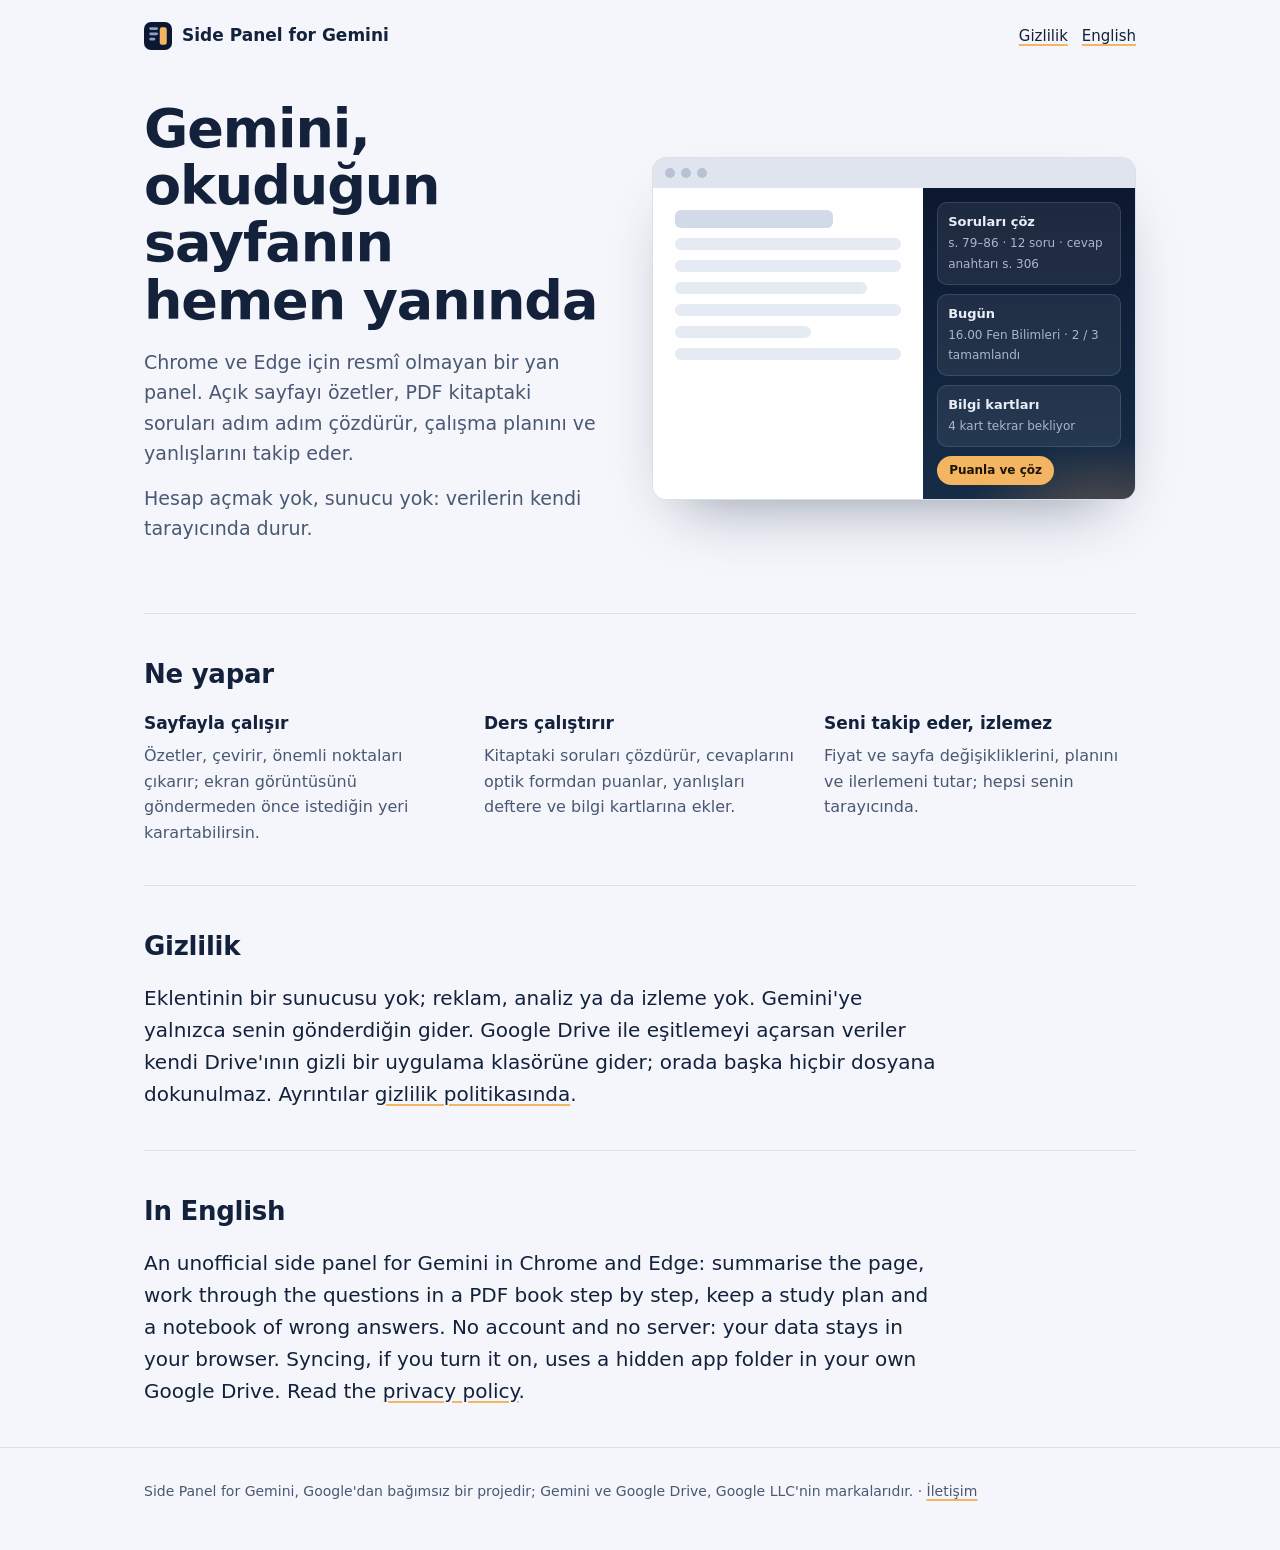
==== index.html @ 334109c7 "Add files via upload" ====
<!doctype html>
<html lang="tr">
<head>
  <meta charset="utf-8">
  <meta name="viewport" content="width=device-width, initial-scale=1">
  <title>Side Panel for Gemini</title>
  <meta name="description" content="Gemini, tarayıcının yan panelinde: sayfayı özetle, kitaptaki soruları çöz, çalışma planını takip et. Veriler senin tarayıcında kalır.">
  <link rel="icon" href="logo.svg" type="image/svg+xml">
  <link rel="stylesheet" href="style.css">
</head>
<body>
  <div class="wrap">
    <header class="top">
      <a class="brand" href="./"><img src="logo.svg" alt="" width="28" height="28"> Side Panel for Gemini</a>
      <nav class="langs" aria-label="Dil / Language"><a href="privacy.html">Gizlilik</a><a href="#en" lang="en">English</a></nav>
    </header>

    <div class="hero">
      <div>
        <h1>Gemini, okuduğun sayfanın hemen yanında</h1>
        <p>Chrome ve Edge için resmî olmayan bir yan panel. Açık sayfayı özetler, PDF kitaptaki soruları adım adım çözdürür, çalışma planını ve yanlışlarını takip eder.</p>
        <p>Hesap açmak yok, sunucu yok: verilerin kendi tarayıcında durur.</p>
      </div>
      <div class="browser" role="img" aria-label="Bir web sayfasının yanında açık duran yan panel">
        <div class="bar"><i></i><i></i><i></i></div>
        <div class="body">
          <div class="page"><b></b><b></b><b></b><b></b><b></b><b></b><b></b></div>
          <div class="panel">
            <div class="row"><strong>Soruları çöz</strong><span>s. 79–86 · 12 soru · cevap anahtarı s. 306</span></div>
            <div class="row"><strong>Bugün</strong><span>16.00 Fen Bilimleri · 2 / 3 tamamlandı</span></div>
            <div class="row"><strong>Bilgi kartları</strong><span>4 kart tekrar bekliyor</span></div>
            <span class="go">Puanla ve çöz</span>
          </div>
        </div>
      </div>
    </div>

    <section aria-labelledby="ne">
      <h2 id="ne">Ne yapar</h2>
      <div class="cols">
        <div><h3>Sayfayla çalışır</h3><p>Özetler, çevirir, önemli noktaları çıkarır; ekran görüntüsünü göndermeden önce istediğin yeri karartabilirsin.</p></div>
        <div><h3>Ders çalıştırır</h3><p>Kitaptaki soruları çözdürür, cevaplarını optik formdan puanlar, yanlışları deftere ve bilgi kartlarına ekler.</p></div>
        <div><h3>Seni takip eder, izlemez</h3><p>Fiyat ve sayfa değişikliklerini, planını ve ilerlemeni tutar; hepsi senin tarayıcında.</p></div>
      </div>
    </section>

    <section aria-labelledby="gizlilik">
      <h2 id="gizlilik">Gizlilik</h2>
      <p class="promise">Eklentinin bir sunucusu yok; reklam, analiz ya da izleme yok. Gemini'ye yalnızca senin gönderdiğin gider. Google Drive ile eşitlemeyi açarsan veriler kendi Drive'ının gizli bir uygulama klasörüne gider; orada başka hiçbir dosyana dokunulmaz. Ayrıntılar <a href="privacy.html">gizlilik politikasında</a>.</p>
    </section>

    <section id="en" lang="en" aria-labelledby="en-title">
      <h2 id="en-title">In English</h2>
      <p class="promise">An unofficial side panel for Gemini in Chrome and Edge: summarise the page, work through the questions in a PDF book step by step, keep a study plan and a notebook of wrong answers. No account and no server: your data stays in your browser. Syncing, if you turn it on, uses a hidden app folder in your own Google Drive. Read the <a href="privacy.html#en">privacy policy</a>.</p>
    </section>
  </div>
  <footer>
    <div class="wrap">Side Panel for Gemini, Google'dan bağımsız bir projedir; Gemini ve Google Drive, Google LLC'nin markalarıdır. · <a id="contact" href="privacy.html#iletisim">İletişim</a></div>
  </footer>
  <script src="contact.js"></script>
</body>
</html>
---- style.css ----
/* Side Panel for Gemini: the extension's own look (the start page's deep navy and warm amber).
   No web fonts, no outside requests: a privacy page shouldn't send your address anywhere. */
:root {
  --ink: #13213b; --soft: #4a5873; --line: #d9dfeb; --paper: #f4f6fb; --card: #ffffff;
  --navy: #0c1830; --navy-2: #162d47; --amber: #f3b562; --amber-ink: #1d1406; --teal: #1d5c63;
  --font: "Segoe UI Variable Text", "Segoe UI", system-ui, -apple-system, "Helvetica Neue", Roboto, sans-serif;
}
@media (prefers-color-scheme: dark) {
  :root { --ink: #e6ebf5; --soft: #a7b3c9; --line: #263552; --paper: #0e1a31; --card: #14233f; }
}
* { box-sizing: border-box; }
html { -webkit-text-size-adjust: 100%; }
body { margin: 0; background: var(--paper); color: var(--ink); font: 17px/1.6 var(--font); }
a { color: inherit; text-decoration-color: var(--amber); text-decoration-thickness: 2px; text-underline-offset: 3px; }
a:focus-visible, button:focus-visible { outline: 3px solid var(--amber); outline-offset: 3px; border-radius: 4px; }
.wrap { max-width: 1040px; margin: 0 auto; padding: 0 24px; }
.top { display: flex; align-items: center; justify-content: space-between; gap: 16px; padding: 22px 0; }
.brand { display: flex; align-items: center; gap: 10px; font-weight: 700; text-decoration: none; }
.brand svg { width: 28px; height: 28px; }
.langs a { margin-left: 14px; font-size: 15px; }

/* The hero: the panel next to a page, as people see it */
.hero { display: grid; grid-template-columns: minmax(0, 1fr) minmax(0, 1.05fr); gap: 48px; align-items: center; padding: 28px 0 56px; }
.hero h1 { font-size: clamp(34px, 5vw, 54px); line-height: 1.06; letter-spacing: -0.02em; margin: 0 0 18px; font-weight: 750; }
.hero p { font-size: 19px; color: var(--soft); margin: 0 0 14px; max-width: 34em; }
.browser { border-radius: 14px; overflow: hidden; border: 1px solid var(--line); background: #e9edf5; box-shadow: 0 30px 60px -30px rgba(12, 24, 48, .45); }
.browser .bar { height: 30px; display: flex; align-items: center; gap: 6px; padding: 0 12px; background: #dfe4ee; }
.browser .bar i { width: 10px; height: 10px; border-radius: 50%; background: #b9c2d3; }
.browser .body { display: grid; grid-template-columns: 1fr 44%; min-height: 300px; }
.page { padding: 22px; display: grid; gap: 10px; align-content: start; background: #fff; }
.page b { height: 12px; border-radius: 6px; background: #e6eaf2; }
.page b:nth-child(1) { width: 70%; height: 18px; background: #d3dae7; }
.page b:nth-child(4) { width: 85%; } .page b:nth-child(6) { width: 60%; }
.panel { background: radial-gradient(110% 45% at 85% 108%, rgba(240, 160, 90, .30), transparent 60%), linear-gradient(180deg, var(--navy), var(--navy-2)); color: #e8edf7; padding: 14px; display: grid; gap: 9px; align-content: start; font-size: 13px; }
.panel .row { background: rgba(255, 255, 255, .07); border: 1px solid rgba(255, 255, 255, .12); border-radius: 10px; padding: 9px 10px; }
.panel .row strong { display: block; font-size: 13px; }
.panel .row span { color: #a9b6cc; font-size: 12px; }
.panel .go { justify-self: start; background: var(--amber); color: var(--amber-ink); border-radius: 999px; padding: 5px 12px; font-weight: 650; font-size: 12px; }

section { padding: 40px 0; border-top: 1px solid var(--line); }
section h2 { font-size: 26px; letter-spacing: -0.01em; margin: 0 0 14px; }
.cols { display: grid; grid-template-columns: repeat(3, minmax(0, 1fr)); gap: 28px; }
.cols h3 { font-size: 17px; margin: 0 0 6px; }
.cols p { margin: 0; color: var(--soft); font-size: 16px; }
.promise { font-size: 20px; max-width: 40em; margin: 0; }
footer { padding: 32px 0 48px; color: var(--soft); font-size: 14px; border-top: 1px solid var(--line); }

/* The privacy policy: one readable column */
.doc { max-width: 72ch; margin: 0 auto; padding: 8px 24px 60px; }
.doc h1 { font-size: clamp(30px, 4.4vw, 42px); line-height: 1.1; margin: 10px 0 6px; letter-spacing: -0.015em; }
.doc .updated { color: var(--soft); margin: 0 0 28px; }
.doc h2 { font-size: 22px; margin: 36px 0 10px; }
.doc p, .doc li { color: var(--ink); }
.doc ul { padding-left: 1.2em; }
.doc li { margin: 6px 0; }
.table { overflow-x: auto; margin: 12px 0; }
table { border-collapse: collapse; width: 100%; font-size: 15.5px; background: var(--card); border: 1px solid var(--line); border-radius: 10px; overflow: hidden; }
th, td { text-align: left; vertical-align: top; padding: 10px 12px; border-bottom: 1px solid var(--line); }
th { font-weight: 650; }
tr:last-child td { border-bottom: 0; }
.en { margin-top: 56px; padding-top: 24px; border-top: 2px solid var(--amber); }

@media (max-width: 820px) {
  .hero { grid-template-columns: 1fr; gap: 28px; }
  .cols { grid-template-columns: 1fr; gap: 18px; }
}
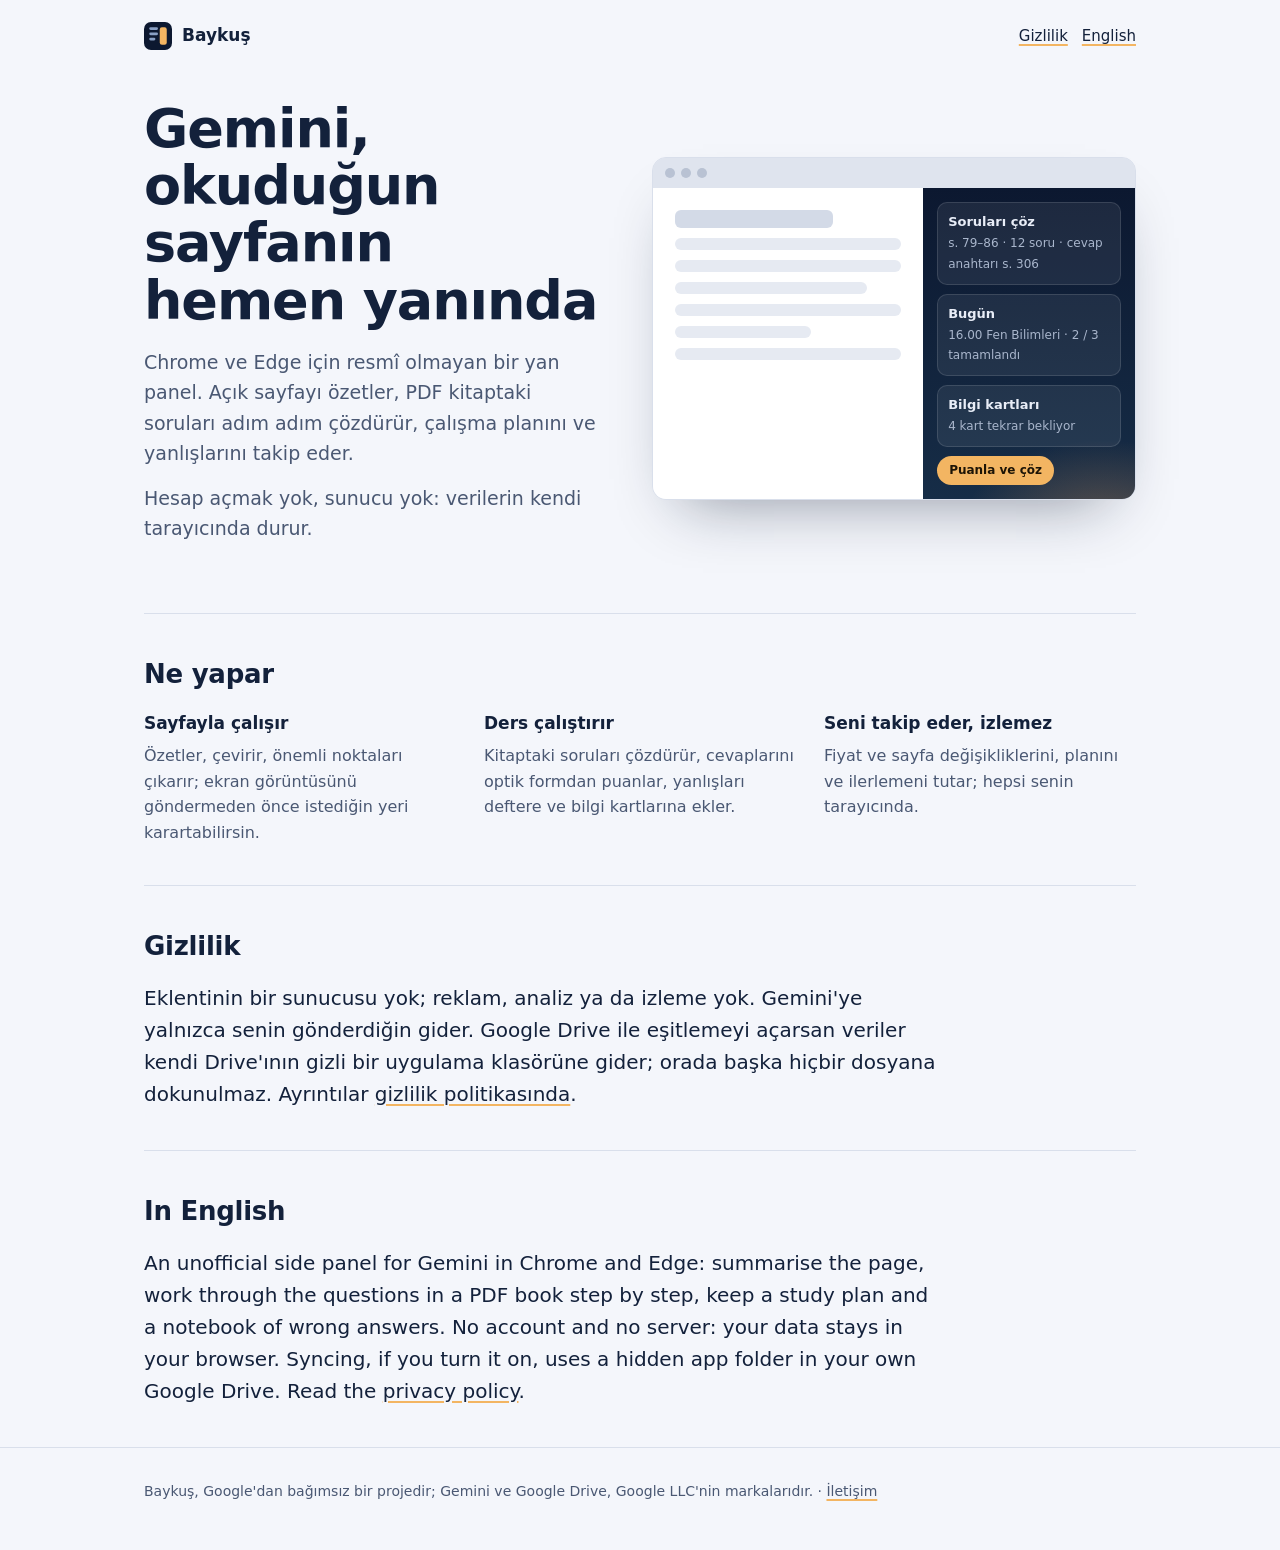
==== commit bd340365: "Add files via upload" ====
--- a/index.html
+++ b/index.html
@@ -3,7 +3,7 @@
 <head>
   <meta charset="utf-8">
   <meta name="viewport" content="width=device-width, initial-scale=1">
-  <title>Side Panel for Gemini</title>
+  <title>Baykuş</title>
   <meta name="description" content="Gemini, tarayıcının yan panelinde: sayfayı özetle, kitaptaki soruları çöz, çalışma planını takip et. Veriler senin tarayıcında kalır.">
   <link rel="icon" href="logo.svg" type="image/svg+xml">
   <link rel="stylesheet" href="style.css">
@@ -11,7 +11,7 @@
 <body>
   <div class="wrap">
     <header class="top">
-      <a class="brand" href="./"><img src="logo.svg" alt="" width="28" height="28"> Side Panel for Gemini</a>
+      <a class="brand" href="./"><img src="logo.svg" alt="" width="28" height="28"> Baykuş</a>
       <nav class="langs" aria-label="Dil / Language"><a href="privacy.html">Gizlilik</a><a href="#en" lang="en">English</a></nav>
     </header>
 
@@ -55,7 +55,7 @@
     </section>
   </div>
   <footer>
-    <div class="wrap">Side Panel for Gemini, Google'dan bağımsız bir projedir; Gemini ve Google Drive, Google LLC'nin markalarıdır. · <a id="contact" href="privacy.html#iletisim">İletişim</a></div>
+    <div class="wrap">Baykuş, Google'dan bağımsız bir projedir; Gemini ve Google Drive, Google LLC'nin markalarıdır. · <a id="contact" href="privacy.html#iletisim">İletişim</a></div>
   </footer>
   <script src="contact.js"></script>
 </body>
